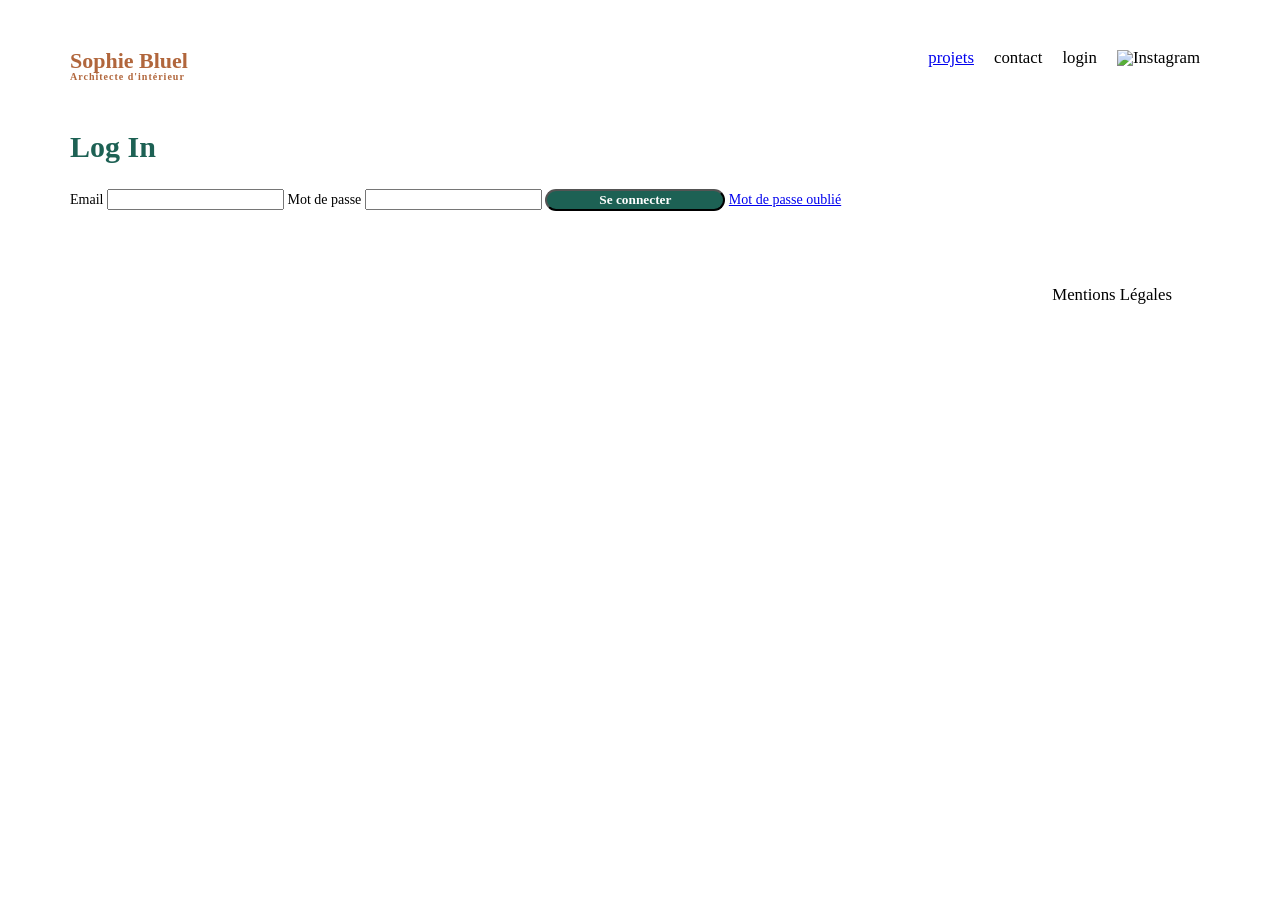
==== FrontEnd/login.html @ 4299516f "Create login.html + lien dans <li>" ====
<!DOCTYPE html>
<html lang="fr">
<head>
    <meta charset="UTF-8">
    <title>Sophie Bluel - Connexion</title>
    <meta name="viewport" content="width=device-width, initial-scale=1.0">
    <link rel="stylesheet" href="./assets/style.css">
    </head>
<body>
<header>
    <h1>Sophie Bluel <span>Architecte d'intérieur</span></h1>
    <nav>
        <ul>
            <li><a href="index.html">projets</a></li>
            <li>contact</li>
            <li><b>login</b></li>
            <li><img src="./assets/icons/instagram.png" alt="Instagram"></li>
        </ul>
    </nav>
</header>

<main>
    <section id="login">
        <h2>Log In</h2>
        <form action="#" method="post">
            <label for="email">Email</label>
            <input type="email" name="email" id="email">
            
            <label for="password">Mot de passe</label>
            <input type="password" name="password" id="password">
            
            <input type="submit" value="Se connecter">
            <a href="#" class="forgot-password">Mot de passe oublié</a>
        </form>
    </section>
</main>

<footer>
    <nav><ul><li>Mentions Légales</li></ul></nav>
</footer>
</body>
</html>
---- FrontEnd/assets/style.css ----
/* http://meyerweb.com/eric/tools/css/reset/
   v2.0 | 20110126
   License: none (public domain)
*/



/*boutons filtres*/
.filters {
	display: flex;
    justify-content: center;
    gap: 15px;
    margin-bottom: 50px;
}

.filters button {
	font-family: 'Syne';
    font-weight: 700;
    color: #1D6154;
    background-color: white;
    border: 1px solid #1D6154;
    border-radius: 60px;
    padding: 10px 20px;
    cursor: pointer;
    min-width: 100px;
}

.filters button:hover, .filters button.active {
    background-color: #1D6154;
    color: white;
}



/*donnés de base*/
html, body, div, span, applet, object, iframe,
h1, h2, h3, h4, h5, h6, p, blockquote, pre,
a, abbr, acronym, address, big, cite, code,
del, dfn, em, img, ins, kbd, q, s, samp,
small, strike, strong, sub, sup, tt, var,
b, u, i, center,
dl, dt, dd, ol, ul, li,
fieldset, form, label, legend,
table, caption, tbody, tfoot, thead, tr, th, td,
article, aside, canvas, details, embed,
figure, figcaption, footer, header, hgroup,
menu, nav, output, ruby, section, summary,
time, mark, audio, video {
	margin: 0;
	padding: 0;
	border: 0;
	font-size: 100%;
	font: inherit;
	vertical-align: baseline;
}
/* HTML5 display-role reset for older browsers */
article, aside, details, figcaption, figure,
footer, header, hgroup, menu, nav, section {
	display: block;
}
body {
	line-height: 1;
}
ol, ul {
	list-style: none;
}
blockquote, q {
	quotes: none;
}
blockquote:before, blockquote:after,
q:before, q:after {
	content: '';
	content: none;
}
table {
	border-collapse: collapse;
	border-spacing: 0;
}
/** end reset css**/
body {
	max-width: 1140px;
	margin:auto;
	font-family: 'Work Sans' ;
	font-size: 14px;
}
header {
	display: flex;
	justify-content: space-between;
	margin: 50px 0
}
section {
	margin: 50px 0
}

h1{
	display: flex;
	flex-direction: column;
	font-family: 'Syne';
	font-size: 22px;
	font-weight: 800;
	color: #B1663C
}

h1 > span {
	font-family: 'Work Sans';
	font-size:10px;
	letter-spacing: 0.1em;
;
}

h2{
	font-family: 'Syne';
	font-weight: 700;
	font-size: 30px;
	color: #1D6154
}
nav ul {
	display: flex;
	align-items: center;
	list-style-type: none;

}
nav li {
	padding: 0 10px;
	font-size: 1.2em;
}

li:hover {
	color: #B1663C;
}
#introduction {
	display: flex;
	align-items: center;
}
#introduction figure {
	flex: 1
}
#introduction img {
	display: block;
	margin: auto;
	width: 80%;
}

#introduction article {
	flex: 1
}
#introduction h2 {
	margin-bottom: 1em;
}

#introduction p {
	margin-bottom: 0.5em;
}
#portfolio h2 {
	text-align: center;
	margin-bottom: 1em;
}
.gallery {
	width: 100%;
	display: grid;
	grid-template-columns: 1fr 1fr 1fr;
	grid-column-gap: 20px;
	grid-row-gap: 20px;
}

.gallery img {
	width: 100%;

}
#contact {
	width: 50%;
margin: auto;
}
#contact > * {
	text-align: center;

}
#contact h2{
	margin-bottom: 20px;
}
#contact form {
	text-align: left;
	margin-top:30px;
	display: flex;
	flex-direction: column;
}

#contact input {
	height: 50px;
	font-size: 1.2em;
	border: none;
	box-shadow: 0px 4px 14px rgba(0, 0, 0, 0.09);
}
#contact label {
	margin: 2em 0 1em 0;
}
#contact textarea {
	border: none;
	box-shadow: 0px 4px 14px rgba(0, 0, 0, 0.09);
}

input[type="submit"]{
	font-family: 'Syne';
	font-weight: 700;
	color: white;
	background-color: #1D6154;
	margin : 2em auto ;
	width: 180px;
	text-align: center;
	border-radius: 60px ;
}

footer nav ul {
	display: flex;
	justify-content: flex-end;
	margin: 2em
}
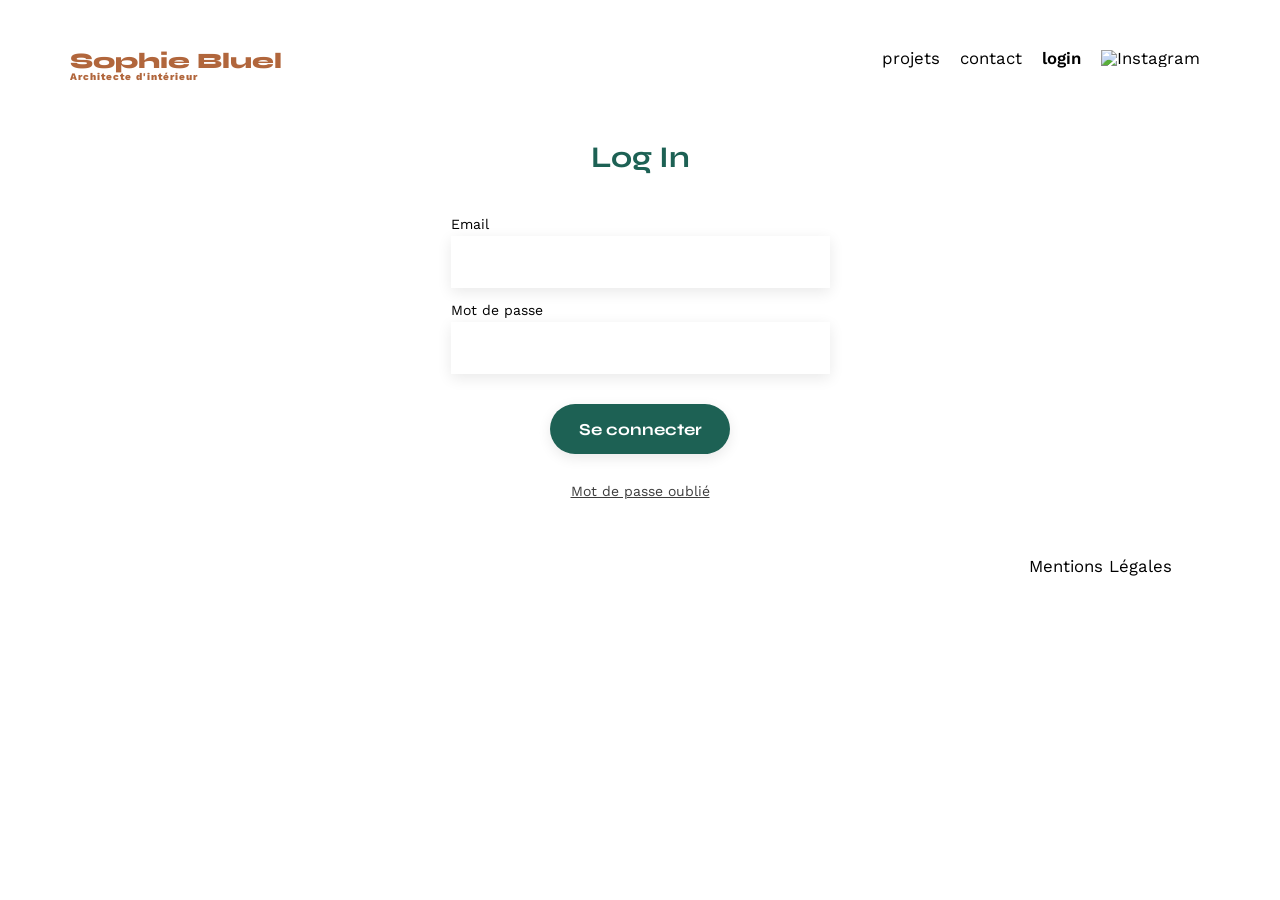
==== commit 100cb8eb: "css de la page login.html" ====
--- a/FrontEnd/login.html
+++ b/FrontEnd/login.html
@@ -4,6 +4,9 @@
     <meta charset="UTF-8">
     <title>Sophie Bluel - Connexion</title>
     <meta name="viewport" content="width=device-width, initial-scale=1.0">
+    <link rel="preconnect" href="https://fonts.googleapis.com">
+	<link rel="preconnect" href="https://fonts.gstatic.com" crossorigin>
+	<link href="https://fonts.googleapis.com/css2?family=Syne:wght@700;800&family=Work+Sans&display=swap" rel="stylesheet">
     <link rel="stylesheet" href="./assets/style.css">
     </head>
 <body>
@@ -13,7 +16,7 @@
         <ul>
             <li><a href="index.html">projets</a></li>
             <li>contact</li>
-            <li><b>login</b></li>
+            <li class="nav-active">login</li> 
             <li><img src="./assets/icons/instagram.png" alt="Instagram"></li>
         </ul>
     </nav>
--- a/FrontEnd/assets/style.css
+++ b/FrontEnd/assets/style.css
@@ -3,7 +3,66 @@
    License: none (public domain)
 */
 
-
+/* --- Section Login --- */
+#login {
+    width: 379px; /* Largeur précise de la maquette */
+    margin: 60px auto; /* Centre le formulaire et l'écarte du header/footer */
+    text-align: center;
+}
+
+/* Supprimer le soulignement par défaut des liens du menu */
+header nav ul li a {
+    text-decoration: none;
+    color: black;
+}
+
+/* Rendre le texte "login" en gras */
+.nav-active {
+    font-weight: 600;
+}
+
+#login h2 {
+    margin-bottom: 30px;
+    color: #1D6154; 
+    font-family: 'Syne';
+    font-weight: 700;
+    font-size: 30px;
+}
+
+#login form {
+    display: flex;
+    flex-direction: column; /* Aligne les labels au-dessus des inputs */
+    text-align: left; /* Les textes des labels restent à gauche */
+}
+
+#login label {
+    margin: 15px 0 5px 0;
+}
+
+#login input {
+    height: 50px;
+    font-size: 1.2em;
+    border: none;
+    box-shadow: 0px 4px 14px rgba(0, 0, 0, 0.09); /* Ombre légère pour le relief */
+}
+
+#login input[type="submit"] {
+    font-family: 'Syne';
+    font-weight: 700;
+    color: white;
+    background-color: #1D6154;
+    margin: 30px auto;
+    width: 180px;
+    text-align: center;
+    border-radius: 60px;
+    cursor: pointer;
+}
+
+#login a {
+    text-align: center;
+    color: #3D3D3D;
+    text-decoration: underline;
+}
 
 /*boutons filtres*/
 .filters {
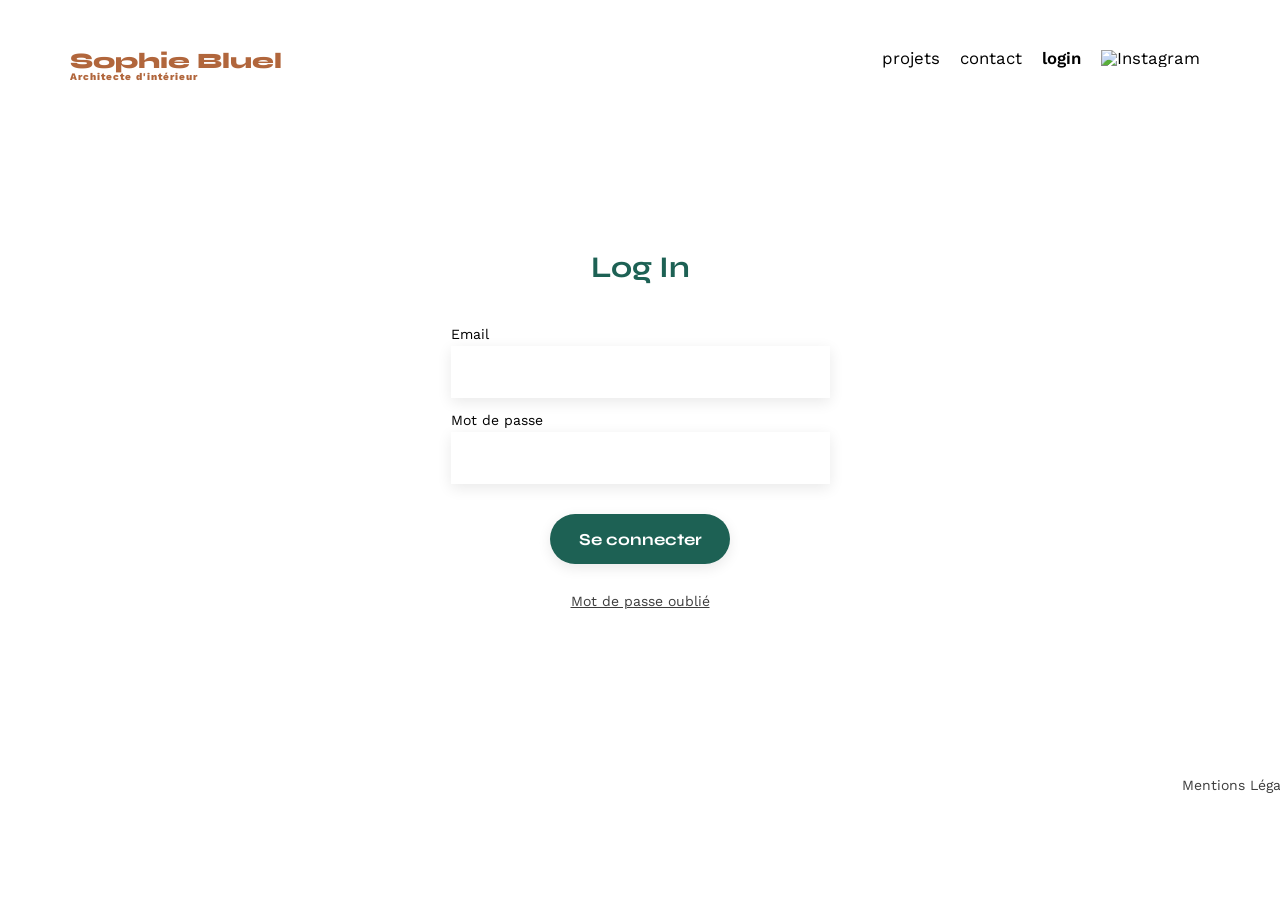
==== commit 42152448: "lien script login.js dans login.html" ====
--- a/FrontEnd/login.html
+++ b/FrontEnd/login.html
@@ -8,6 +8,7 @@
 	<link rel="preconnect" href="https://fonts.gstatic.com" crossorigin>
 	<link href="https://fonts.googleapis.com/css2?family=Syne:wght@700;800&family=Work+Sans&display=swap" rel="stylesheet">
     <link rel="stylesheet" href="./assets/style.css">
+    <script src="login.js" defer></script>
     </head>
 <body>
 <header>
--- a/FrontEnd/assets/style.css
+++ b/FrontEnd/assets/style.css
@@ -3,14 +3,14 @@
    License: none (public domain)
 */
 
-/* --- Section Login --- */
+/* ---------------------- Section Login ------------------------- */
 #login {
     width: 379px; /* Largeur précise de la maquette */
-    margin: 60px auto; /* Centre le formulaire et l'écarte du header/footer */
+    margin: 170px auto; /* Centre le formulaire et l'écarte du header/footer */
     text-align: center;
 }
 
-/* Supprimer le soulignement par défaut des liens du menu */
+/* Supprime le soulignement par défaut des liens du menu */
 header nav ul li a {
     text-decoration: none;
     color: black;
@@ -43,7 +43,7 @@
     height: 50px;
     font-size: 1.2em;
     border: none;
-    box-shadow: 0px 4px 14px rgba(0, 0, 0, 0.09); /* Ombre légère pour le relief */
+    box-shadow: 0px 4px 14px rgba(0, 0, 0, 0.09); 
 }
 
 #login input[type="submit"] {
@@ -63,6 +63,7 @@
     color: #3D3D3D;
     text-decoration: underline;
 }
+
 
 /*boutons filtres*/
 .filters {
@@ -269,9 +270,24 @@
 	border-radius: 60px ;
 }
 
-footer nav ul {
-	display: flex;
-	justify-content: flex-end;
-	margin: 2em
-}
-
+footer {
+    background-color: white;
+    display: flex;
+    justify-content: flex-end; /* Aligne le contenu à droite si besoin */
+    margin: 20px 0; /* Ajoute de l'espace en haut et en bas */
+	margin-right: -100px;
+}
+
+footer ul {
+    display: flex;
+    list-style-type: none; /* Enlève la puce du <li> */
+    padding: 0;
+}
+
+footer li {
+    font-family: 'Work Sans';
+    font-size: 14px;
+    color: #3D3D3D;
+    cursor: pointer;
+}
+
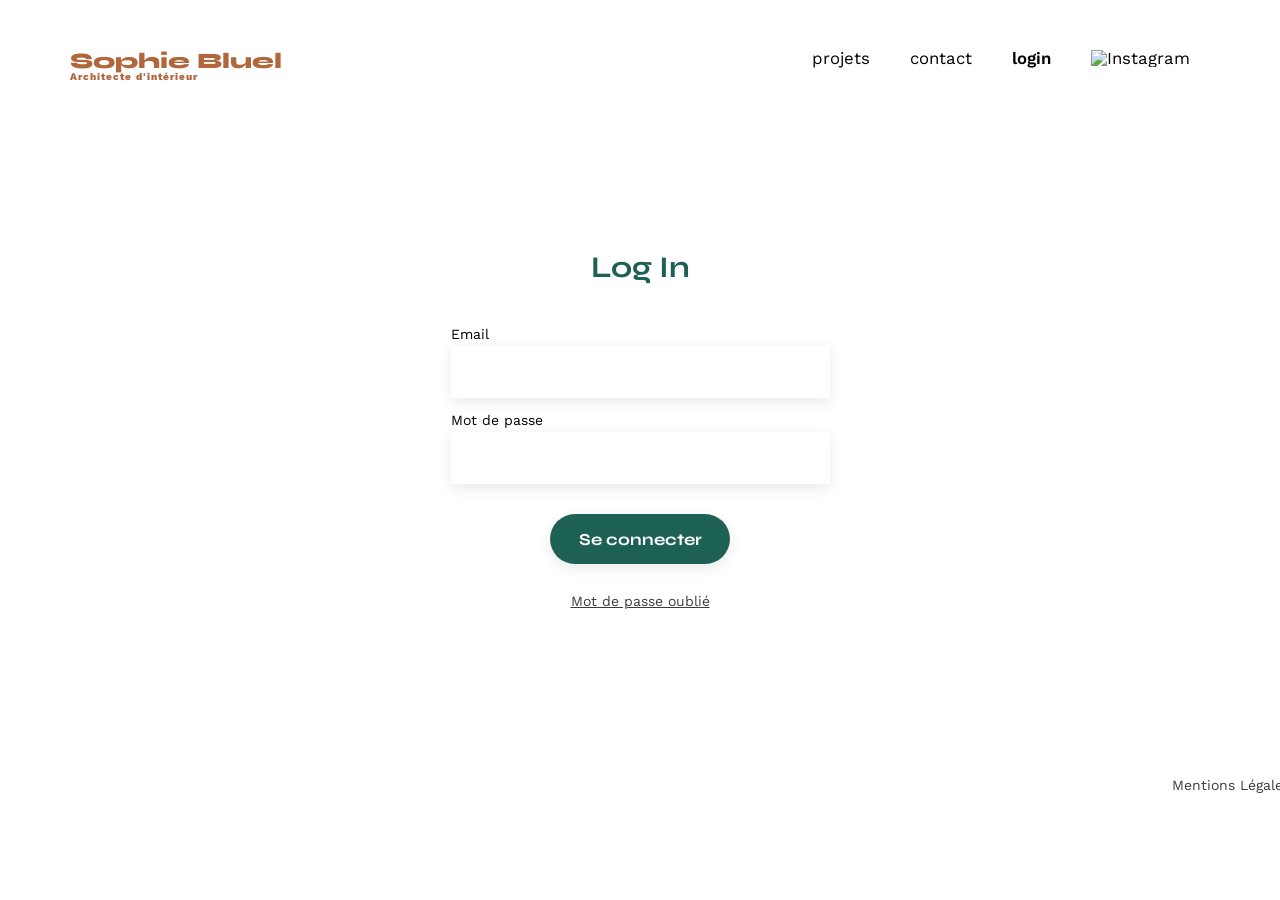
==== commit bbad7250: "Clean commentaires" ====
--- a/FrontEnd/login.html
+++ b/FrontEnd/login.html
@@ -9,7 +9,7 @@
 	<link href="https://fonts.googleapis.com/css2?family=Syne:wght@700;800&family=Work+Sans&display=swap" rel="stylesheet">
     <link rel="stylesheet" href="./assets/style.css">
     <script src="login.js" defer></script>
-    </head>
+</head>
 <body>
 <header>
     <h1>Sophie Bluel <span>Architecte d'intérieur</span></h1>
--- a/FrontEnd/assets/style.css
+++ b/FrontEnd/assets/style.css
@@ -2,6 +2,287 @@
    v2.0 | 20110126
    License: none (public domain)
 */
+
+
+/*-----------------------Gallerie Modale---------------------*/
+.modal {
+    position: fixed;
+    display: flex;
+    align-items: center;
+    justify-content: center;
+    top: 0; left: 0;
+    width: 100%; height: 100%;
+    background-color: rgba(0, 0, 0, 0.3);
+    z-index: 2000;
+}
+
+.modal-wrapper {
+    background-color: white;
+    width: 630px;
+    max-width: 95%;
+    height: 688px;
+    padding: 10px;
+    border-radius: 10px;
+    position: relative;
+}
+
+.modal-grid {
+    display: grid;
+    grid-template-columns: repeat(5, 1fr); /* 5 colonnes */
+    /*gap: 30px;*/
+    padding: 40px 89px 30px 100px;
+}
+
+.js-modal-close {
+    position: absolute;
+    top: 30px; right: 30px;
+    border: none; background: none;
+    cursor: pointer;
+    font-size: 20px;
+}
+
+.modal-grid figure {
+    position: relative; /* pour placer la poubelle par-dessus */
+    width: 78px;
+    margin-bottom: 20px;
+}
+
+.modal-grid img {
+    width: 100%;
+    height: 103px;
+    object-fit: cover; 
+    margin-bottom: 10px;
+}
+
+/* Le bouton poubelle */
+.delete-icon {
+    position: absolute;
+    top: 5px;
+    right: 5px;
+    background-color: black;
+    color: white;
+    width: 17px;
+    height: 17px;
+    border-radius: 2px;
+    display: flex;
+    align-items: center;
+    justify-content: center;
+    cursor: pointer;
+    font-size: 10px;
+    border: none;
+}
+
+#modal-gallery h3 {
+    margin-top: 55px;
+    margin-bottom: 10px;
+    font-family: Work Sans;
+    font-size: 26px;
+    display: flex;
+    justify-content: center;
+    align-items: center;
+}
+
+#modal-gallery hr {
+    background-color: #B3B3B3;
+    width: 420px;
+    border: none;
+    height: 1px;
+}
+
+#btn-add-photo {
+    font-family: 'Syne';
+    font-weight: 700;
+    font-size: 14px;
+    color: white;
+    background-color: #1D6154;
+    margin: 40px auto;
+    width: 237px;
+    height: 36px;
+    text-align: center;
+    border-radius: 60px;
+    cursor: pointer;
+    display: flex;
+    justify-content: center;
+    align-items: center;
+    border: none;
+}
+
+/*----------------------------Ajout dans modale --------------------------*/
+
+#modal-add h3 {
+    margin-top: 5px;
+    margin-bottom: 40px;
+    font-family: Work Sans;
+    font-size: 26px;
+    display: flex;
+    justify-content: center;
+    align-items: center;
+}
+
+/* Container de téléchargement */
+.upload-container {
+    background-color: #E8F1F6;
+    border-radius: 3px;
+    height: 170px;
+    width: 420px;
+    display: flex;
+    flex-direction: column;
+    align-items: center;
+    justify-content: center;
+    margin-bottom: 40px;
+    position: relative;
+    margin-left: 105px;
+    margin-top: 30px;
+}
+
+.upload-container i {
+    font-size: 60px;
+    color: #B9C5CC;
+}
+
+.upload-container p {
+    font-size: 10px;
+    color: #444444;
+}
+
+.custom-file-upload {
+    background-color: #CBD6DC;
+    color: #306685;
+    padding: 12px 40px;
+    border-radius: 50px;
+    cursor: pointer;
+    margin: 10px 0;
+    font-size: 14px;
+    font-weight: 500;
+}
+
+#file-upload {
+    display: none; /* On cache l'input moche par défaut */
+}
+
+/* Aperçu de l'image une fois choisie */
+#image-preview {
+    position: absolute;
+    height: 100%;
+    width: auto;
+    top: 0;
+}
+
+/* Champs de texte et select */
+.input-group {
+    display: flex;
+    flex-direction: column;
+    text-align: left;
+    margin-bottom: 25px;
+    width: 420px;
+    margin-left: 105px;
+    font-size: 14px;
+}
+
+.input-group label { 
+    margin-bottom: 15px; 
+}
+
+.input-group input, .input-group select {
+    height: 50px;
+    border: none;
+    box-shadow: 0px 4px 14px rgba(0, 0, 0, 0.09);
+    background-color: #FFFFFF;
+}
+
+#modal-add hr {
+    background-color: #B3B3B3;
+    width: 420px;
+    border: none;
+    height: 1px;
+    margin-top: 50px;
+    margin-bottom: 35px;
+}
+
+/* Bouton valider (gris par défaut, vert si rempli) */
+#btn-validate {
+    background-color: #A7A7A7;
+    border: none;
+    color: white;
+    padding: 10px 50px;
+    border-radius: 60px;
+    cursor: not-allowed;
+    margin: 20px auto;
+    display: block;
+    width: 250px;
+}
+
+#btn-validate.active {
+    background-color: #1D6154 !important;
+    cursor: pointer;
+}
+
+.js-modal-back {
+    border: none;
+    background-color: white;
+    font-size: 25px;
+    margin-top: 20px;
+    margin-left: 20px;
+}
+
+.js-modal-add-close {
+     position: absolute;
+    top: 30px; right: 30px;
+    border: none; background: none;
+    cursor: pointer;
+    font-size: 20px;
+}
+
+/* Cache tout dans le container quand on est en mode preview */
+.upload-container.preview-mode i,
+.upload-container.preview-mode label,
+.upload-container.preview-mode p {
+    display: none;
+}
+
+/* L'image prend toute la place disponible */
+#image-preview {
+    max-height: 100%;
+    max-width: 100%;
+    object-fit: contain;
+}
+
+/*--------------------------- mode édition---------------------------------------*/
+/* Barre noire en haut */
+#admin-bar {
+    width: 100%;
+    height: 59px;
+    background-color: black;
+    color: white;
+    display: flex;
+    justify-content: center;
+    align-items: center;
+    gap: 15px;
+    position: fixed;
+    top: 0;
+    left: 0;
+    z-index: 1000;
+}
+
+/* Titre "Mes Projets" avec le bouton modifier à côté */
+.project-title {
+    display: flex;
+    justify-content: center;
+    align-items: center;
+    gap: 30px;
+    margin: 50px;
+}
+
+#open-modal {
+    text-decoration: none;
+    color: black;
+    font-size: 14px;
+    font-family: 'Work Sans';
+}
+
+.hidden {
+    display: none !important;
+}
 
 /* ---------------------- Section Login ------------------------- */
 #login {
@@ -65,7 +346,7 @@
 }
 
 
-/*boutons filtres*/
+/*--------------------------boutons filtres--------------------------*/
 .filters {
 	display: flex;
     justify-content: center;
@@ -149,7 +430,7 @@
 	margin: 50px 0
 }
 section {
-	margin: 50px 0
+	margin: 90px 0
 }
 
 h1{
@@ -181,7 +462,7 @@
 
 }
 nav li {
-	padding: 0 10px;
+	padding: 0 20px;
 	font-size: 1.2em;
 }
 
@@ -213,8 +494,8 @@
 }
 #portfolio h2 {
 	text-align: center;
-	margin-bottom: 1em;
-}
+}
+
 .gallery {
 	width: 100%;
 	display: grid;
@@ -224,8 +505,14 @@
 }
 
 .gallery img {
-	width: 100%;
-
+	width: 100%;       /* Prend toute la largeur de la colonne */
+    height: 480px;     
+    object-fit: cover; 
+    display: block;
+
+}
+.gallery figcaption {
+    padding-top: 7px;
 }
 #contact {
 	width: 50%;
